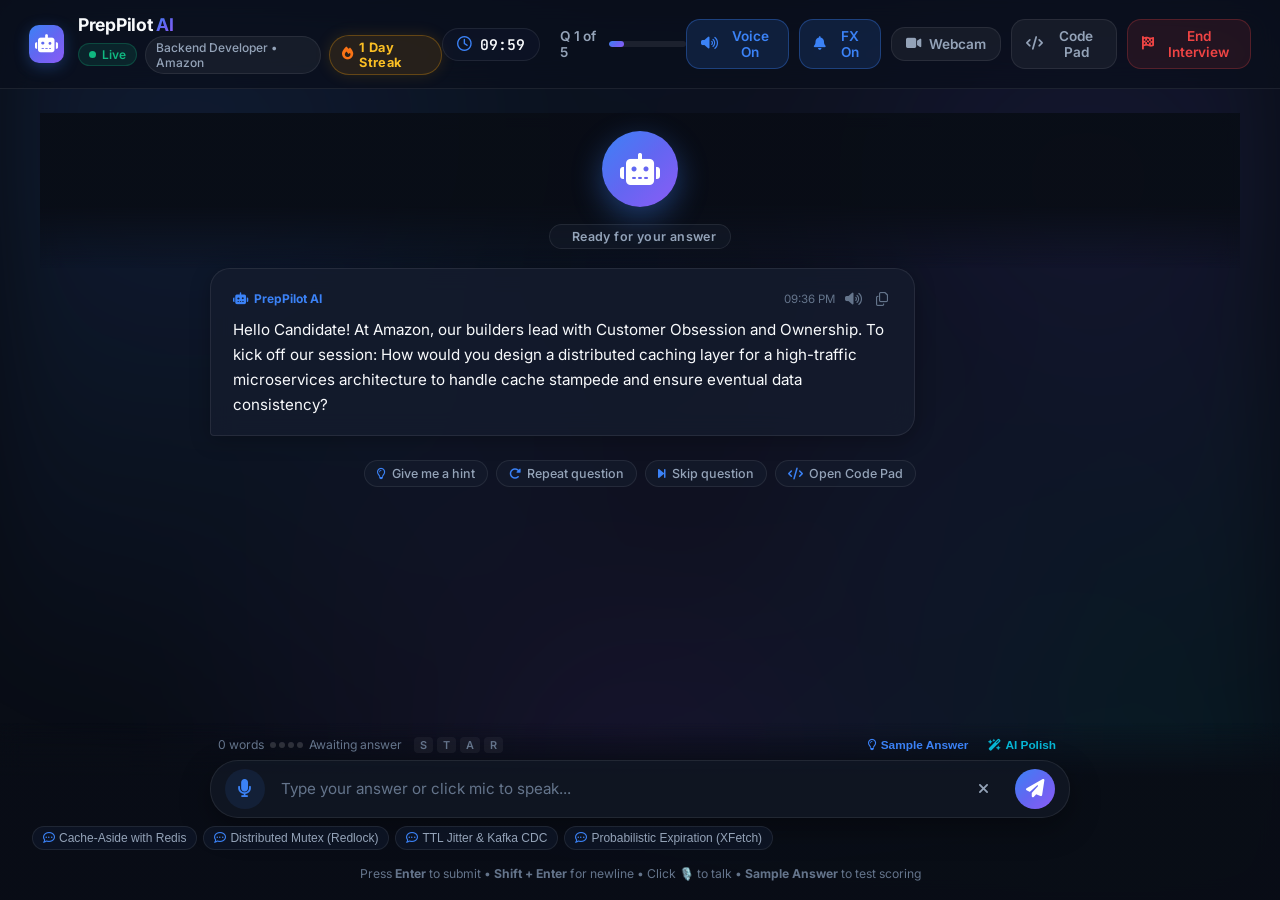
==== index.html @ c176aeb3 "feat: complete PrepPilot AI platform with 3-step pipeline, voice synthesis, and evaluation engine" ====
<!DOCTYPE html>
<html lang="en">
<head>
    <meta charset="UTF-8">
    <meta name="viewport" content="width=device-width, initial-scale=1.0">
    <title>PrepPilot AI | Live Interactive Interview</title>
    <link rel="stylesheet" href="style.css">
    <link rel="preconnect" href="https://fonts.googleapis.com">
    <link rel="preconnect" href="https://fonts.gstatic.com" crossorigin>
    <link href="https://fonts.googleapis.com/css2?family=Inter:wght@300;400;500;600;700;800&family=JetBrains+Mono:wght@400;500;600&display=swap" rel="stylesheet">
    <link rel="stylesheet" href="https://cdnjs.cloudflare.com/ajax/libs/font-awesome/6.4.0/css/all.min.css">
    <style>
        .live-mic-canvas {
            width: 100px;
            height: 24px;
            background: rgba(0, 0, 0, 0.3);
            border-radius: var(--radius-full);
            display: none;
        }
        .live-mic-canvas.active {
            display: block;
        }
        .voice-suggestion-chips {
            display: flex;
            gap: 6px;
            overflow-x: auto;
            padding: 4px 0 8px;
            margin-top: 4px;
        }
        .v-chip {
            background: rgba(15, 23, 42, 0.7);
            border: 1px solid var(--glass-border);
            border-radius: var(--radius-full);
            padding: 4px 10px;
            font-size: 0.75rem;
            color: var(--text-secondary);
            cursor: pointer;
            white-space: nowrap;
            transition: var(--transition);
            display: inline-flex;
            align-items: center;
            gap: 4px;
        }
        .v-chip:hover {
            background: rgba(59, 130, 246, 0.2);
            border-color: var(--accent-blue);
            color: var(--text-primary);
        }
    </style>
</head>
<body>
    <div class="animated-bg"></div>

    <div class="app-container">
        <!-- Top Navigation Bar -->
        <header class="top-bar">
            <div class="brand-section">
                <div class="logo-icon"><i class="fa-solid fa-robot"></i></div>
                <div class="brand-text">
                    <h1>PrepPilot <span>AI</span></h1>
                    <div class="session-badge-wrapper">
                        <span class="status-pill"><span class="status-dot"></span> Live</span>
                        <span class="meta-pill" id="header-meta-pill">Backend Developer • Amazon</span>
                        <div class="streak-badge" id="session-streak-badge" title="Daily Interview Practice Streak">
                            <i class="fa-solid fa-fire"></i> <span id="session-streak-text">1 Day Streak</span>
                        </div>
                    </div>
                </div>
            </div>

            <!-- Session Progress & Countdown Timer -->
            <div class="session-tracker">
                <div class="timer-box">
                    <i class="fa-regular fa-clock"></i>
                    <span id="session-timer">10:00</span>
                </div>
                <div class="question-counter">
                    <span id="question-progress-text">Q 1 of 5</span>
                    <div class="progress-track">
                        <div id="progress-bar-fill" class="progress-bar-fill" style="width: 20%;"></div>
                    </div>
                </div>
            </div>

            <!-- Action Controls -->
            <div class="header-actions">
                <button id="voice-toggle" class="header-btn active" title="Toggle AI voice synthesis reading">
                    <i class="fa-solid fa-volume-high"></i>
                    <span>Voice On</span>
                </button>
                <button id="soundfx-toggle" class="header-btn active" title="Toggle Sound Effects">
                    <i class="fa-solid fa-bell"></i>
                    <span>FX On</span>
                </button>
                <button id="cam-toggle" class="header-btn" title="Toggle Candidate Webcam">
                    <i class="fa-solid fa-video"></i>
                    <span>Webcam</span>
                </button>
                <button id="code-toggle" class="header-btn" title="Toggle Technical Code Pad">
                    <i class="fa-solid fa-code"></i>
                    <span>Code Pad</span>
                </button>
                <button id="end-interview-btn" class="header-btn end-interview-btn" title="Conclude interview & get evaluation report">
                    <i class="fa-solid fa-flag-checkered"></i>
                    <span>End Interview</span>
                </button>
            </div>
        </header>

        <!-- Main Stage -->
        <div class="main-stage-wrapper">
            <main class="interview-viewport" id="viewport">
                <!-- AI Avatar Sticky Stage -->
                <div class="avatar-section">
                    <div class="avatar-container" id="avatar-container">
                        <div class="pulse-ring"></div>
                        <div class="pulse-ring" style="animation-delay: 0.6s;"></div>
                        <div class="ai-avatar">
                            <i class="fa-solid fa-robot" id="avatar-icon"></i>
                        </div>
                    </div>
                    <div class="avatar-status-pill" id="ai-status-pill">
                        <i class="fa-solid fa-waveform-lines" id="status-icon"></i>
                        <span id="ai-status">Ready for your answer</span>
                    </div>
                </div>

                <!-- Chat History -->
                <div class="chat-container" id="chat-history">
                    <!-- Dynamic Messages Injected Here -->
                </div>

                <!-- Thinking Indicator (Properly Hidden by Default) -->
                <div id="ai-loading" class="message ai-message hidden">
                    <div class="bubble thinking">
                        <span></span><span></span><span></span>
                    </div>
                </div>

                <!-- Live Interim Speech Transcript Banner -->
                <div id="live-transcript-box" class="live-transcript-box">
                    <span class="rec-dot"></span>
                    <span style="font-weight: 600; color: var(--text-primary);" id="mic-label-status">Microphone:</span>
                    <span id="live-transcript-text" style="font-style: italic;">Listening to your voice... Speak aloud or select suggestion below</span>
                </div>

                <!-- Quick Action Chips -->
                <div class="quick-chips-wrapper" id="quick-chips">
                    <button type="button" class="chip-btn" id="chip-hint">
                        <i class="fa-regular fa-lightbulb"></i> Give me a hint
                    </button>
                    <button type="button" class="chip-btn" id="chip-repeat">
                        <i class="fa-solid fa-rotate-right"></i> Repeat question
                    </button>
                    <button type="button" class="chip-btn" id="chip-skip">
                        <i class="fa-solid fa-forward-step"></i> Skip question
                    </button>
                    <button type="button" class="chip-btn" id="chip-codepad">
                        <i class="fa-solid fa-code"></i> Open Code Pad
                    </button>
                </div>
            </main>

            <!-- Floating Candidate Webcam PiP Box -->
            <div id="candidate-pip" class="candidate-pip-widget">
                <div class="pip-header">
                    <span class="pip-badge"><i class="fa-solid fa-circle" style="color: var(--success); font-size: 6px;"></i> Candidate Feed</span>
                    <button type="button" id="close-pip-btn" class="pip-close-btn"><i class="fa-solid fa-xmark"></i></button>
                </div>
                <video id="pip-video" autoplay playsinline muted></video>
                <div class="pip-mic-level">
                    <div id="pip-mic-fill" class="pip-mic-fill"></div>
                </div>
            </div>

            <!-- Collapsible Code / Scratchpad Drawer -->
            <aside id="code-drawer" class="code-drawer collapsed">
                <div class="drawer-header">
                    <div class="drawer-title">
                        <i class="fa-solid fa-code"></i>
                        <span>Technical Code Pad</span>
                    </div>
                    <div style="display: flex; align-items: center; gap: 8px;">
                        <select id="code-language" class="form-control" style="padding: 4px 8px; font-size: 0.75rem; width: auto;">
                            <option value="javascript">JavaScript</option>
                            <option value="python">Python</option>
                            <option value="java">Java</option>
                            <option value="cpp">C++</option>
                            <option value="sql">SQL</option>
                        </select>
                        <button type="button" id="close-code-btn" class="msg-action-btn"><i class="fa-solid fa-xmark"></i></button>
                    </div>
                </div>
                <div class="code-editor-area">
                    <textarea id="code-input" class="code-textarea" placeholder="// Write your algorithm or code snippet here...&#10;function solution(input) {&#10;    // Implement logic&#10;    return true;&#10;}"></textarea>
                    <div class="code-actions">
                        <button type="button" id="insert-code-btn" class="code-btn submit-code">
                            <i class="fa-solid fa-arrow-down-to-bracket"></i> Add to Response
                        </button>
                        <button type="button" id="clear-code-btn" class="code-btn">
                            <i class="fa-regular fa-trash-can"></i> Clear
                        </button>
                    </div>
                </div>
            </aside>
        </div>

        <!-- Input Bar Area & Live Answer Quality Coach -->
        <footer class="input-area">
            <!-- Live Answer Quality Coach & STAR Tracker -->
            <div class="answer-coach-bar">
                <div class="coach-left">
                    <div class="quality-meter">
                        <span id="coach-word-count">0 words</span>
                        <div class="quality-dots">
                            <span class="q-dot" id="q-dot-1"></span>
                            <span class="q-dot" id="q-dot-2"></span>
                            <span class="q-dot" id="q-dot-3"></span>
                            <span class="q-dot" id="q-dot-4"></span>
                        </div>
                        <span id="coach-quality-label" style="color: var(--text-dim);">Awaiting answer</span>
                    </div>
                    <div class="star-badges-live" title="STAR Method Tracking">
                        <span class="star-tag" id="star-s">S</span>
                        <span class="star-tag" id="star-t">T</span>
                        <span class="star-tag" id="star-a">A</span>
                        <span class="star-tag" id="star-r">R</span>
                    </div>
                </div>
                <div style="display: flex; gap: 8px;">
                    <button type="button" id="sample-answer-btn" class="polish-btn" style="color: var(--accent-blue);" title="Auto-fill a sample technical response for testing">
                        <i class="fa-regular fa-lightbulb"></i> Sample Answer
                    </button>
                    <button type="button" id="polish-answer-btn" class="polish-btn" title="Structure your answer using STAR framework">
                        <i class="fa-solid fa-wand-magic-sparkles"></i> AI Polish
                    </button>
                </div>
            </div>

            <div class="input-wrapper">
                <button type="button" id="mic-btn" class="icon-btn mic-btn" title="Click to Speak (Microphone Input)">
                    <i class="fa-solid fa-microphone"></i>
                </button>
                <canvas id="live-input-canvas" class="live-mic-canvas" width="100" height="24"></canvas>
                <textarea id="user-input" placeholder="Type your answer or click mic to speak..." rows="1"></textarea>
                <button type="button" id="clear-text-btn" class="icon-btn" title="Clear Text" style="font-size: 0.95rem;">
                    <i class="fa-solid fa-xmark"></i>
                </button>
                <button type="button" id="send-btn" class="icon-btn send-btn" title="Submit Answer (Enter)">
                    <i class="fa-solid fa-paper-plane"></i>
                </button>
            </div>

            <!-- Dynamic Voice / Concept Suggestions Chips for the active question -->
            <div class="voice-suggestion-chips" id="voice-suggestion-chips">
                <!-- Dynamically updated per question -->
            </div>

            <p class="helper-text">
                Press <strong>Enter</strong> to submit • <strong>Shift + Enter</strong> for newline • Click 🎙️ to talk • <strong>Sample Answer</strong> to test scoring
            </p>
        </footer>
    </div>

    <!-- Confirmation Modal: End Interview -->
    <div id="confirm-modal" class="confirm-modal-overlay">
        <div class="confirm-modal-card">
            <i class="fa-solid fa-circle-question" style="font-size: 2.2rem; color: var(--warning); margin-bottom: 0.8rem;"></i>
            <h3>Finish Interview Session?</h3>
            <p>Are you sure you want to conclude the interview? PrepPilot AI will analyze your submitted answers and generate your full evaluation report.</p>
            <div class="confirm-actions">
                <button type="button" id="cancel-end-btn" class="btn-secondary">Continue Session</button>
                <button type="button" id="confirm-end-btn" class="primary-btn" style="margin-top: 0; width: auto; padding: 10px 20px;">Generate Report</button>
            </div>
        </div>
    </div>

    <!-- Comprehensive Evaluation & Assessment Report Overlay -->
    <div id="report-page" class="report-overlay">
        <div class="container">
            <div class="report-card">
                <div class="report-header">
                    <h2>PrepPilot AI • <span>Evaluation Report</span></h2>
                    <div class="report-candidate-meta">
                        <span id="rep-name" style="font-weight: 700; color: var(--text-primary);">Candidate Name</span>
                        <span>•</span>
                        <span id="rep-role-company">Backend Developer @ Amazon</span>
                        <span>•</span>
                        <span id="rep-date">September 13, 2026</span>
                        <span>•</span>
                        <span id="rep-verdict" class="verdict-badge hire"><i class="fa-solid fa-check-circle"></i> Strong Hire</span>
                        <span>•</span>
                        <span class="growth-pill" id="rep-streak-pill">🔥 1 Day Practice Streak</span>
                    </div>
                </div>

                <!-- Key Metric Scorecards -->
                <div class="report-grid">
                    <div class="score-card">
                        <span class="score-val" id="res-overall">0</span>
                        <label>Overall Score</label>
                    </div>
                    <div class="score-card">
                        <span class="score-val" id="res-tech">0</span>
                        <label>Technical Depth</label>
                    </div>
                    <div class="score-card">
                        <span class="score-val" id="res-comm">0</span>
                        <label>Communication</label>
                    </div>
                    <div class="score-card">
                        <span class="score-val" id="res-conf">0</span>
                        <label>Confidence & STAR</label>
                    </div>
                </div>

                <!-- AI Executive Summary & Feedback -->
                <div class="feedback-section">
                    <h3><i class="fa-solid fa-sparkles"></i> AI Performance Assessment</h3>
                    <p id="res-feedback" class="feedback-summary">
                        No responses submitted.
                    </p>

                    <div class="insights-grid">
                        <div class="insight-box strengths">
                            <h4><i class="fa-solid fa-circle-check"></i> Key Strengths</h4>
                            <ul id="res-strengths">
                                <li>N/A</li>
                            </ul>
                        </div>

                        <div class="insight-box improvements">
                            <h4><i class="fa-solid fa-arrow-trend-up"></i> Areas for Growth</h4>
                            <ul id="res-improvements">
                                <li>N/A</li>
                            </ul>
                        </div>
                    </div>
                </div>

                <!-- Detailed Question-by-Question Transcript & Review -->
                <div class="qa-review-section">
                    <h3><i class="fa-solid fa-list-check" style="color: var(--accent-blue);"></i> Question-by-Question Review</h3>
                    <div id="qa-review-list">
                        <!-- Dynamic QA Accordions Injected Here -->
                    </div>
                </div>

                <!-- Actions -->
                <div class="report-actions">
                    <button type="button" class="btn-secondary" id="restart-interview-btn">
                        <i class="fa-solid fa-rotate-left"></i> New Interview
                    </button>
                    <button type="button" class="btn-secondary" id="copy-summary-btn">
                        <i class="fa-regular fa-copy"></i> Copy Summary
                    </button>
                    <button type="button" class="primary-btn" id="print-pdf-btn" style="margin-top: 0; width: auto;">
                        <i class="fa-solid fa-file-arrow-down"></i> Download / Print PDF
                    </button>
                </div>
            </div>
        </div>
    </div>

    <!-- Toast Notifications Container -->
    <div class="toast-container" id="toast-container"></div>

    <script src="voice-engine.js"></script>
    <script src="script.js"></script>
</body>
</html>
---- style.css ----
@import url('https://fonts.googleapis.com/css2?family=Inter:wght@300;400;500;600;700;800&family=JetBrains+Mono:wght@400;500;600&display=swap');

:root {
    --bg-dark: #090d16;
    --bg-darker: #05070c;
    --surface-1: rgba(18, 24, 38, 0.75);
    --surface-2: rgba(30, 41, 59, 0.65);
    --surface-3: rgba(51, 65, 85, 0.55);
    --glass-border: rgba(255, 255, 255, 0.08);
    --glass-border-hover: rgba(255, 255, 255, 0.2);
    
    --accent-blue: #3b82f6;
    --accent-blue-glow: rgba(59, 130, 246, 0.35);
    --accent-cyan: #06b6d4;
    --accent-indigo: #6366f1;
    --accent-purple: #8b5cf6;
    --accent-orange: #f97316;
    --accent-gradient: linear-gradient(135deg, #3b82f6 0%, #6366f1 50%, #8b5cf6 100%);
    --fire-gradient: linear-gradient(135deg, #f59e0b 0%, #ef4444 100%);
    
    --text-primary: #f8fafc;
    --text-secondary: #94a3b8;
    --text-dim: #64748b;
    --text-highlight: #38bdf8;
    
    --ai-bubble: rgba(20, 28, 45, 0.85);
    --user-bubble: linear-gradient(135deg, #2563eb, #4f46e5);
    
    --danger: #ef4444;
    --danger-bg: rgba(239, 68, 68, 0.12);
    --warning: #f59e0b;
    --warning-bg: rgba(245, 158, 11, 0.12);
    --success: #10b981;
    --success-bg: rgba(16, 185, 129, 0.12);
    
    --radius-sm: 8px;
    --radius-md: 14px;
    --radius-lg: 20px;
    --radius-xl: 28px;
    --radius-full: 9999px;
    
    --transition: all 0.25s cubic-bezier(0.4, 0, 0.2, 1);
    --shadow-subtle: 0 4px 20px rgba(0, 0, 0, 0.25);
    --shadow-elevated: 0 12px 40px rgba(0, 0, 0, 0.45);
    --shadow-glow: 0 0 30px rgba(59, 130, 246, 0.25);
}

/* --- Base & Reset --- */
* {
    margin: 0;
    padding: 0;
    box-sizing: border-box;
}

html, body {
    height: 100%;
    width: 100%;
    font-family: 'Inter', -apple-system, BlinkMacSystemFont, 'Segoe UI', Roboto, sans-serif;
    background-color: var(--bg-dark);
    color: var(--text-primary);
    overflow-x: hidden;
    -webkit-font-smoothing: antialiased;
}

.hidden {
    display: none !important;
}

/* --- Dynamic Background Ambient Light --- */
.animated-bg {
    position: fixed;
    top: 0;
    left: 0;
    width: 100vw;
    height: 100vh;
    pointer-events: none;
    z-index: 0;
    background: 
        radial-gradient(circle at 15% 15%, rgba(59, 130, 246, 0.12) 0%, transparent 45%),
        radial-gradient(circle at 85% 20%, rgba(99, 102, 241, 0.12) 0%, transparent 40%),
        radial-gradient(circle at 50% 85%, rgba(139, 92, 246, 0.1) 0%, transparent 50%),
        radial-gradient(circle at 90% 85%, rgba(6, 182, 212, 0.08) 0%, transparent 35%);
    filter: blur(40px);
    animation: bgFloat 18s ease-in-out infinite alternate;
}

@keyframes bgFloat {
    0% { transform: scale(1) translateY(0); }
    50% { transform: scale(1.05) translateY(-15px); }
    100% { transform: scale(1.02) translateY(10px); }
}

/* --- Global Utilities & Cards --- */
.glass-card {
    background: var(--surface-1);
    backdrop-filter: blur(18px);
    -webkit-backdrop-filter: blur(18px);
    border: 1px solid var(--glass-border);
    border-radius: var(--radius-lg);
    box-shadow: var(--shadow-subtle);
    transition: var(--transition);
}

.glass-card:hover {
    border-color: var(--glass-border-hover);
}

.container {
    width: 92%;
    max-width: 1200px;
    margin: 0 auto;
    position: relative;
    z-index: 1;
}

/* --- Scrollbar Customization --- */
::-webkit-scrollbar {
    width: 7px;
    height: 7px;
}

::-webkit-scrollbar-track {
    background: rgba(0, 0, 0, 0.15);
}

::-webkit-scrollbar-thumb {
    background: rgba(255, 255, 255, 0.15);
    border-radius: 10px;
}

::-webkit-scrollbar-thumb:hover {
    background: rgba(255, 255, 255, 0.28);
}

/* ==========================================================================
   STREAK & IMPROVEMENT BADGES
   ========================================================================== */
.streak-badge {
    display: inline-flex;
    align-items: center;
    gap: 6px;
    padding: 4px 12px;
    background: rgba(245, 158, 11, 0.12);
    border: 1px solid rgba(245, 158, 11, 0.3);
    border-radius: var(--radius-full);
    color: #fbbf24;
    font-size: 0.8rem;
    font-weight: 700;
    letter-spacing: 0.3px;
    box-shadow: 0 0 15px rgba(245, 158, 11, 0.15);
    cursor: pointer;
    transition: var(--transition);
}

.streak-badge:hover {
    background: rgba(245, 158, 11, 0.2);
    transform: translateY(-1px);
}

.streak-badge i {
    color: #f97316;
    animation: flamePulse 1.5s infinite alternate;
}

@keyframes flamePulse {
    0% { transform: scale(1); filter: drop-shadow(0 0 2px #f97316); }
    100% { transform: scale(1.2); filter: drop-shadow(0 0 6px #ef4444); }
}

.growth-pill {
    display: inline-flex;
    align-items: center;
    gap: 4px;
    padding: 2px 8px;
    border-radius: var(--radius-full);
    font-size: 0.72rem;
    font-weight: 700;
    background: rgba(16, 185, 129, 0.15);
    color: var(--success);
    border: 1px solid rgba(16, 185, 129, 0.3);
}

/* ==========================================================================
   SETUP PAGE STYLING
   ========================================================================== */
.setup-page-wrapper {
    min-height: 100vh;
    display: flex;
    flex-direction: column;
    justify-content: center;
    align-items: center;
    padding: 2.5rem 1rem;
    position: relative;
    z-index: 1;
}

.setup-header {
    text-align: center;
    margin-bottom: 2rem;
    max-width: 760px;
}

.header-badges-row {
    display: flex;
    align-items: center;
    justify-content: center;
    gap: 10px;
    margin-bottom: 1rem;
    flex-wrap: wrap;
}

.brand-badge {
    display: inline-flex;
    align-items: center;
    gap: 8px;
    padding: 6px 14px;
    background: rgba(59, 130, 246, 0.12);
    border: 1px solid rgba(59, 130, 246, 0.25);
    border-radius: var(--radius-full);
    font-size: 0.82rem;
    font-weight: 600;
    color: var(--accent-blue);
    letter-spacing: 0.5px;
}

.setup-header h1 {
    font-size: 2.4rem;
    font-weight: 800;
    letter-spacing: -0.8px;
    line-height: 1.2;
    margin-bottom: 0.75rem;
    color: var(--text-primary);
}

.setup-header h1 span {
    background: var(--accent-gradient);
    -webkit-background-clip: text;
    -webkit-text-fill-color: transparent;
}

.setup-header p {
    color: var(--text-secondary);
    font-size: 1.02rem;
    line-height: 1.5;
}

.setup-grid {
    display: grid;
    grid-template-columns: 1.25fr 0.95fr;
    gap: 2rem;
    width: 100%;
    max-width: 1150px;
}

.setup-main-card, .setup-preview-card {
    padding: 2.2rem;
}

.section-title {
    font-size: 1.15rem;
    font-weight: 700;
    margin-bottom: 1.25rem;
    display: flex;
    align-items: center;
    gap: 10px;
    color: var(--text-primary);
}

.section-title i {
    color: var(--accent-blue);
    font-size: 1.1rem;
}

.form-row {
    display: grid;
    grid-template-columns: 1fr 1fr;
    gap: 1.25rem;
    margin-bottom: 1.25rem;
}

.form-group {
    display: flex;
    flex-direction: column;
    gap: 6px;
    margin-bottom: 1.25rem;
}

.form-group label {
    font-size: 0.85rem;
    font-weight: 600;
    color: var(--text-secondary);
    display: flex;
    justify-content: space-between;
    align-items: center;
}

.form-control {
    width: 100%;
    background: rgba(12, 17, 29, 0.7);
    border: 1px solid var(--glass-border);
    border-radius: var(--radius-md);
    padding: 12px 14px;
    font-family: inherit;
    font-size: 0.92rem;
    color: var(--text-primary);
    outline: none;
    transition: var(--transition);
}

.form-control:focus {
    border-color: var(--accent-blue);
    background: rgba(15, 23, 42, 0.95);
    box-shadow: 0 0 0 3px rgba(59, 130, 246, 0.18);
}

select.form-control {
    cursor: pointer;
    background-image: url("data:image/svg+xml,%3Csvg xmlns='http://www.w3.org/2000/svg' fill='none' viewBox='0 0 24 24' stroke='%2394a3b8'%3E%3Cpath stroke-linecap='round' stroke-linejoin='round' stroke-width='2' d='M19 9l-7 7-7-7'%3E%3C/path%3E%3C/svg%3E");
    background-repeat: no-repeat;
    background-position: right 12px center;
    background-size: 16px;
    padding-right: 36px;
    appearance: none;
}

select.form-control option {
    background: #0f172a;
    color: #f8fafc;
}

.custom-input-group {
    margin-top: 8px;
    display: none;
    animation: fadeIn 0.3s ease;
}

.custom-input-group.visible {
    display: block;
}

@keyframes fadeIn {
    from { opacity: 0; transform: translateY(-4px); }
    to { opacity: 1; transform: translateY(0); }
}

/* --- Hardware Pre-Flight Check --- */
.hardware-check-box {
    background: rgba(15, 23, 42, 0.5);
    border: 1px solid var(--glass-border);
    border-radius: var(--radius-md);
    padding: 1.25rem;
    margin-bottom: 1.25rem;
}

.hw-item {
    display: flex;
    align-items: center;
    justify-content: space-between;
    padding: 0.75rem 0;
    border-bottom: 1px solid rgba(255, 255, 255, 0.05);
}

.hw-item:last-child {
    border-bottom: none;
    padding-bottom: 0;
}

.hw-info {
    display: flex;
    align-items: center;
    gap: 12px;
}

.hw-icon {
    width: 36px;
    height: 36px;
    border-radius: 10px;
    background: rgba(59, 130, 246, 0.1);
    color: var(--accent-blue);
    display: flex;
    align-items: center;
    justify-content: center;
    font-size: 1rem;
}

.hw-details h4 {
    font-size: 0.9rem;
    font-weight: 600;
}

.hw-details p {
    font-size: 0.75rem;
    color: var(--text-dim);
}

.btn-pill {
    padding: 6px 14px;
    border-radius: var(--radius-full);
    font-size: 0.8rem;
    font-weight: 600;
    cursor: pointer;
    border: 1px solid var(--glass-border);
    background: rgba(255, 255, 255, 0.05);
    color: var(--text-primary);
    transition: var(--transition);
    display: inline-flex;
    align-items: center;
    gap: 6px;
}

.btn-pill:hover {
    background: rgba(255, 255, 255, 0.12);
    border-color: rgba(255, 255, 255, 0.2);
}

.btn-pill.active {
    background: rgba(16, 185, 129, 0.15);
    color: var(--success);
    border-color: rgba(16, 185, 129, 0.3);
}

/* Audio visualizer bar during test */
.mic-meter-wrapper {
    margin-top: 10px;
    display: none;
}

.mic-meter-bar {
    width: 100%;
    height: 6px;
    background: rgba(255, 255, 255, 0.08);
    border-radius: 4px;
    overflow: hidden;
}

.mic-meter-fill {
    height: 100%;
    width: 0%;
    background: linear-gradient(90deg, #10b981, #3b82f6, #8b5cf6);
    transition: width 0.08s ease;
    border-radius: 4px;
}

/* Preview Camera Feed Container */
.preview-video-container {
    width: 100%;
    height: 150px;
    background: #020617;
    border-radius: var(--radius-md);
    overflow: hidden;
    position: relative;
    margin-top: 10px;
    display: none;
    border: 1px solid var(--glass-border);
}

.preview-video-container video {
    width: 100%;
    height: 100%;
    object-fit: cover;
    transform: scaleX(-1);
}

.preview-video-overlay {
    position: absolute;
    bottom: 8px;
    left: 8px;
    font-size: 0.72rem;
    background: rgba(0, 0, 0, 0.6);
    padding: 2px 8px;
    border-radius: 4px;
    color: var(--text-secondary);
}

/* Live Session Summary Badge */
.summary-card {
    background: linear-gradient(145deg, rgba(30, 41, 59, 0.6), rgba(15, 23, 42, 0.7));
    border: 1px solid var(--glass-border);
    border-radius: var(--radius-md);
    padding: 1.25rem;
    margin-top: 1.25rem;
}

.summary-row {
    display: flex;
    justify-content: space-between;
    margin-bottom: 8px;
    font-size: 0.85rem;
}

.summary-row:last-child {
    margin-bottom: 0;
}

.summary-label {
    color: var(--text-dim);
}

.summary-value {
    font-weight: 600;
    color: var(--text-primary);
}

/* Past Sessions Mini List */
.past-sessions-box {
    margin-top: 1.25rem;
    padding: 1rem;
    background: rgba(15, 23, 42, 0.4);
    border: 1px solid var(--glass-border);
    border-radius: var(--radius-md);
}

.past-sessions-box h4 {
    font-size: 0.85rem;
    font-weight: 600;
    color: var(--text-secondary);
    margin-bottom: 8px;
    display: flex;
    justify-content: space-between;
    align-items: center;
}

.past-list {
    display: flex;
    flex-direction: column;
    gap: 6px;
    font-size: 0.78rem;
    color: var(--text-dim);
}

.past-item {
    display: flex;
    justify-content: space-between;
    padding: 4px 8px;
    border-radius: 6px;
    background: rgba(255, 255, 255, 0.02);
}

/* Action Buttons */
.primary-btn {
    width: 100%;
    padding: 14px 24px;
    background: var(--accent-gradient);
    border: none;
    border-radius: var(--radius-md);
    font-family: inherit;
    font-size: 1rem;
    font-weight: 600;
    color: white;
    cursor: pointer;
    display: flex;
    align-items: center;
    justify-content: center;
    gap: 10px;
    transition: var(--transition);
    box-shadow: 0 8px 25px rgba(59, 130, 246, 0.35);
    margin-top: 1.5rem;
}

.primary-btn:hover {
    transform: translateY(-2px);
    box-shadow: 0 12px 30px rgba(59, 130, 246, 0.45);
    filter: brightness(1.1);
}

.primary-btn:active {
    transform: translateY(0);
}

/* ==========================================================================
   LIVE INTERVIEW SESSION PAGE (`index.html`)
   ========================================================================== */
.app-container {
    display: flex;
    flex-direction: column;
    height: 100vh;
    max-width: 1440px;
    margin: 0 auto;
    position: relative;
    z-index: 1;
    overflow: hidden;
}

/* --- Top Navigation Bar --- */
.top-bar {
    display: flex;
    justify-content: space-between;
    align-items: center;
    padding: 0.85rem 1.8rem;
    background: rgba(10, 15, 28, 0.75);
    backdrop-filter: blur(16px);
    -webkit-backdrop-filter: blur(16px);
    border-bottom: 1px solid var(--glass-border);
    z-index: 10;
}

.brand-section {
    display: flex;
    align-items: center;
    gap: 14px;
}

.logo-icon {
    width: 38px;
    height: 38px;
    background: var(--accent-gradient);
    border-radius: 10px;
    display: flex;
    align-items: center;
    justify-content: center;
    color: white;
    font-size: 1.15rem;
    box-shadow: 0 4px 15px rgba(59, 130, 246, 0.3);
}

.brand-text h1 {
    font-size: 1.1rem;
    font-weight: 700;
    letter-spacing: -0.3px;
    line-height: 1.2;
}

.brand-text h1 span {
    background: var(--accent-gradient);
    -webkit-background-clip: text;
    -webkit-text-fill-color: transparent;
}

.session-badge-wrapper {
    display: flex;
    align-items: center;
    gap: 8px;
    font-size: 0.75rem;
}

.status-pill {
    display: inline-flex;
    align-items: center;
    gap: 6px;
    padding: 3px 10px;
    background: rgba(16, 185, 129, 0.12);
    border: 1px solid rgba(16, 185, 129, 0.25);
    border-radius: var(--radius-full);
    color: var(--success);
    font-weight: 600;
}

.status-dot {
    width: 7px;
    height: 7px;
    background: var(--success);
    border-radius: 50%;
    animation: pulseDot 2s infinite;
}

@keyframes pulseDot {
    0%, 100% { opacity: 1; transform: scale(1); }
    50% { opacity: 0.4; transform: scale(0.8); }
}

.meta-pill {
    padding: 3px 10px;
    background: rgba(255, 255, 255, 0.05);
    border: 1px solid var(--glass-border);
    border-radius: var(--radius-full);
    color: var(--text-secondary);
    font-weight: 500;
}

/* Center Session Progress & Timer */
.session-tracker {
    display: flex;
    align-items: center;
    gap: 20px;
}

.timer-box {
    display: flex;
    align-items: center;
    gap: 8px;
    background: rgba(15, 23, 42, 0.6);
    border: 1px solid var(--glass-border);
    padding: 6px 14px;
    border-radius: var(--radius-full);
    font-family: 'JetBrains Mono', monospace;
    font-size: 0.92rem;
    font-weight: 600;
    color: var(--text-primary);
}

.timer-box i {
    color: var(--accent-blue);
}

.question-counter {
    display: flex;
    align-items: center;
    gap: 8px;
    font-size: 0.85rem;
    font-weight: 600;
    color: var(--text-secondary);
}

.progress-track {
    width: 90px;
    height: 6px;
    background: rgba(255, 255, 255, 0.08);
    border-radius: 3px;
    overflow: hidden;
}

.progress-bar-fill {
    height: 100%;
    width: 20%;
    background: var(--accent-gradient);
    border-radius: 3px;
    transition: width 0.4s ease;
}

/* Header Control Buttons */
.header-actions {
    display: flex;
    align-items: center;
    gap: 10px;
}

.header-btn {
    padding: 8px 14px;
    border-radius: var(--radius-md);
    font-family: inherit;
    font-size: 0.85rem;
    font-weight: 600;
    cursor: pointer;
    border: 1px solid var(--glass-border);
    background: rgba(255, 255, 255, 0.05);
    color: var(--text-secondary);
    transition: var(--transition);
    display: inline-flex;
    align-items: center;
    gap: 8px;
}

.header-btn:hover {
    background: rgba(255, 255, 255, 0.1);
    color: var(--text-primary);
    border-color: var(--glass-border-hover);
}

.header-btn.active {
    background: rgba(59, 130, 246, 0.15);
    color: var(--accent-blue);
    border-color: rgba(59, 130, 246, 0.35);
}

.end-interview-btn {
    background: rgba(239, 68, 68, 0.1);
    color: var(--danger);
    border-color: rgba(239, 68, 68, 0.25);
}

.end-interview-btn:hover {
    background: var(--danger);
    color: white;
    box-shadow: 0 4px 15px rgba(239, 68, 68, 0.35);
}

/* --- Main Layout Grid (Stage + Optional Scratchpad Drawer) --- */
.main-stage-wrapper {
    flex: 1;
    display: flex;
    position: relative;
    overflow: hidden;
}

.interview-viewport {
    flex: 1;
    display: flex;
    flex-direction: column;
    padding: 1.5rem 2.5rem 1rem;
    overflow-y: auto;
    scroll-behavior: smooth;
    position: relative;
}

/* --- Dynamic AI Avatar Stage --- */
.avatar-section {
    display: flex;
    flex-direction: column;
    align-items: center;
    justify-content: center;
    padding: 0.8rem 0 1.2rem;
    position: sticky;
    top: 0;
    z-index: 5;
    background: linear-gradient(180deg, rgba(9, 13, 22, 0.95) 60%, rgba(9, 13, 22, 0) 100%);
    backdrop-filter: blur(8px);
}

.avatar-container {
    position: relative;
    width: 86px;
    height: 86px;
    margin-bottom: 0.75rem;
    display: flex;
    align-items: center;
    justify-content: center;
}

.ai-avatar {
    width: 76px;
    height: 76px;
    background: var(--accent-gradient);
    border-radius: 50%;
    display: flex;
    align-items: center;
    justify-content: center;
    font-size: 2rem;
    color: white;
    z-index: 2;
    position: relative;
    box-shadow: 0 10px 30px rgba(59, 130, 246, 0.4);
    transition: transform 0.3s ease;
}

.avatar-container.speaking .ai-avatar {
    animation: avatarPulse 1.2s infinite alternate;
}

@keyframes avatarPulse {
    0% { transform: scale(1); box-shadow: 0 10px 25px rgba(59, 130, 246, 0.4); }
    100% { transform: scale(1.08); box-shadow: 0 15px 45px rgba(99, 102, 241, 0.6); }
}

.pulse-ring {
    position: absolute;
    top: 0;
    left: 0;
    width: 100%;
    height: 100%;
    border: 2px solid var(--accent-blue);
    border-radius: 50%;
    opacity: 0;
    pointer-events: none;
}

.avatar-container.speaking .pulse-ring,
.avatar-container.listening .pulse-ring {
    animation: waveRings 2s infinite ease-out;
}

@keyframes waveRings {
    0% { transform: scale(0.85); opacity: 0.8; }
    50% { opacity: 0.4; }
    100% { transform: scale(1.6); opacity: 0; }
}

.avatar-status-pill {
    display: inline-flex;
    align-items: center;
    gap: 8px;
    background: rgba(18, 24, 38, 0.8);
    border: 1px solid var(--glass-border);
    padding: 4px 14px;
    border-radius: var(--radius-full);
    font-size: 0.78rem;
    font-weight: 600;
    color: var(--text-secondary);
    letter-spacing: 0.4px;
}

.avatar-status-pill i {
    font-size: 0.75rem;
    color: var(--accent-blue);
}

/* Floating Candidate Webcam PiP Box */
.candidate-pip-widget {
    position: absolute;
    bottom: 24px;
    right: 24px;
    width: 200px;
    height: 130px;
    background: #020617;
    border: 1px solid var(--glass-border);
    border-radius: var(--radius-md);
    overflow: hidden;
    box-shadow: var(--shadow-elevated);
    z-index: 8;
    transition: var(--transition);
    display: none;
}

.candidate-pip-widget.visible {
    display: block;
}

.candidate-pip-widget video {
    width: 100%;
    height: 100%;
    object-fit: cover;
    transform: scaleX(-1);
}

.pip-header {
    position: absolute;
    top: 6px;
    left: 6px;
    right: 6px;
    display: flex;
    justify-content: space-between;
    align-items: center;
    z-index: 2;
}

.pip-badge {
    background: rgba(0, 0, 0, 0.6);
    backdrop-filter: blur(4px);
    padding: 2px 6px;
    border-radius: 4px;
    font-size: 0.68rem;
    font-weight: 600;
    color: #fff;
    display: flex;
    align-items: center;
    gap: 4px;
}

.pip-close-btn {
    background: rgba(0, 0, 0, 0.6);
    border: none;
    color: #cbd5e1;
    width: 18px;
    height: 18px;
    border-radius: 50%;
    cursor: pointer;
    font-size: 0.65rem;
    display: flex;
    align-items: center;
    justify-content: center;
}

.pip-mic-level {
    position: absolute;
    bottom: 0;
    left: 0;
    width: 100%;
    height: 4px;
    background: rgba(255, 255, 255, 0.1);
}

.pip-mic-fill {
    height: 100%;
    width: 0%;
    background: var(--success);
    transition: width 0.05s ease;
}

/* --- Chat Container & Messages --- */
.chat-container {
    display: flex;
    flex-direction: column;
    gap: 20px;
    max-width: 860px;
    margin: 0 auto 1.5rem;
    width: 100%;
}

.message {
    display: flex;
    width: 100%;
    animation: messageSlide 0.35s cubic-bezier(0.2, 0.8, 0.2, 1);
    position: relative;
}

@keyframes messageSlide {
    from { opacity: 0; transform: translateY(16px); }
    to { opacity: 1; transform: translateY(0); }
}

.ai-message {
    justify-content: flex-start;
}

.user-message {
    justify-content: flex-end;
}

.bubble {
    max-width: 82%;
    padding: 1.15rem 1.4rem;
    border-radius: var(--radius-lg);
    line-height: 1.65;
    font-size: 0.95rem;
    box-shadow: 0 4px 20px rgba(0, 0, 0, 0.25);
    position: relative;
    word-break: break-word;
}

.ai-message .bubble {
    background: var(--ai-bubble);
    color: var(--text-primary);
    border: 1px solid var(--glass-border);
    border-bottom-left-radius: 4px;
    backdrop-filter: blur(12px);
}

.user-message .bubble {
    background: var(--user-bubble);
    color: white;
    border-bottom-right-radius: 4px;
    font-weight: 450;
    box-shadow: 0 4px 20px rgba(37, 99, 235, 0.3);
}

.bubble-meta {
    display: flex;
    align-items: center;
    justify-content: space-between;
    margin-bottom: 6px;
    font-size: 0.75rem;
    color: var(--text-dim);
}

.user-message .bubble-meta {
    color: rgba(255, 255, 255, 0.75);
    justify-content: flex-end;
    gap: 8px;
}

.sender-tag {
    font-weight: 700;
    display: flex;
    align-items: center;
    gap: 6px;
    color: var(--accent-blue);
}

.user-message .sender-tag {
    color: #fff;
}

.bubble-actions {
    display: flex;
    align-items: center;
    gap: 6px;
}

.msg-action-btn {
    background: transparent;
    border: none;
    color: var(--text-dim);
    cursor: pointer;
    font-size: 0.85rem;
    padding: 4px;
    border-radius: 4px;
    transition: var(--transition);
}

.msg-action-btn:hover {
    color: var(--accent-blue);
    background: rgba(255, 255, 255, 0.05);
}

.bubble-content p {
    margin-bottom: 0.6rem;
}

.bubble-content p:last-child {
    margin-bottom: 0;
}

.bubble-content code {
    background: rgba(0, 0, 0, 0.4);
    padding: 2px 6px;
    border-radius: 4px;
    font-family: 'JetBrains Mono', monospace;
    font-size: 0.88rem;
    color: var(--text-highlight);
}

.bubble-content pre {
    background: #020617;
    border: 1px solid var(--glass-border);
    padding: 12px;
    border-radius: var(--radius-md);
    overflow-x: auto;
    font-family: 'JetBrains Mono', monospace;
    font-size: 0.85rem;
    margin: 8px 0;
    color: #e2e8f0;
}

/* Typing Indicator */
.thinking {
    display: flex;
    align-items: center;
    gap: 6px;
    padding: 12px 18px;
}

.thinking span {
    width: 7px;
    height: 7px;
    background: var(--accent-blue);
    border-radius: 50%;
    animation: bounce 1.1s infinite alternate;
}

.thinking span:nth-child(2) { animation-delay: 0.2s; }
.thinking span:nth-child(3) { animation-delay: 0.4s; }

@keyframes bounce {
    from { opacity: 0.3; transform: translateY(0); }
    to { opacity: 1; transform: translateY(-6px); }
}

/* Quick Action Suggestion Chips */
.quick-chips-wrapper {
    display: flex;
    align-items: center;
    justify-content: center;
    gap: 8px;
    flex-wrap: wrap;
    margin-bottom: 0.75rem;
}

.chip-btn {
    background: rgba(20, 28, 45, 0.7);
    border: 1px solid var(--glass-border);
    border-radius: var(--radius-full);
    padding: 5px 12px;
    font-family: inherit;
    font-size: 0.78rem;
    font-weight: 500;
    color: var(--text-secondary);
    cursor: pointer;
    transition: var(--transition);
    display: inline-flex;
    align-items: center;
    gap: 6px;
}

.chip-btn:hover {
    background: rgba(30, 41, 59, 0.9);
    border-color: rgba(59, 130, 246, 0.4);
    color: var(--text-primary);
    transform: translateY(-1px);
}

.chip-btn i {
    color: var(--accent-blue);
    font-size: 0.75rem;
}

/* Live Interim Transcript Pill */
.live-transcript-box {
    display: none;
    max-width: 860px;
    margin: 0 auto 0.75rem;
    padding: 8px 14px;
    background: rgba(59, 130, 246, 0.1);
    border: 1px dashed rgba(59, 130, 246, 0.4);
    border-radius: var(--radius-md);
    font-size: 0.85rem;
    color: var(--text-highlight);
    animation: fadeIn 0.2s ease;
}

.live-transcript-box.active {
    display: flex;
    align-items: center;
    gap: 10px;
}

.live-transcript-box .rec-dot {
    width: 8px;
    height: 8px;
    background: var(--danger);
    border-radius: 50%;
    animation: pulseDot 1s infinite;
}

/* ==========================================================================
   LIVE ANSWER QUALITY & STAR COACH
   ========================================================================== */
.answer-coach-bar {
    max-width: 860px;
    margin: 0 auto 6px;
    display: flex;
    justify-content: space-between;
    align-items: center;
    font-size: 0.76rem;
    color: var(--text-dim);
    padding: 0 8px;
}

.coach-left {
    display: flex;
    align-items: center;
    gap: 12px;
}

.quality-meter {
    display: flex;
    align-items: center;
    gap: 6px;
}

.quality-dots {
    display: flex;
    gap: 3px;
}

.q-dot {
    width: 6px;
    height: 6px;
    border-radius: 50%;
    background: rgba(255, 255, 255, 0.15);
    transition: var(--transition);
}

.q-dot.active-1 { background: #ef4444; }
.q-dot.active-2 { background: #f59e0b; }
.q-dot.active-3 { background: #3b82f6; }
.q-dot.active-4 { background: #10b981; box-shadow: 0 0 6px #10b981; }

.star-badges-live {
    display: flex;
    gap: 4px;
}

.star-tag {
    padding: 1px 6px;
    border-radius: 4px;
    font-size: 0.68rem;
    font-weight: 600;
    background: rgba(255, 255, 255, 0.05);
    color: var(--text-dim);
    transition: var(--transition);
}

.star-tag.detected {
    background: rgba(59, 130, 246, 0.2);
    color: #60a5fa;
    border: 1px solid rgba(59, 130, 246, 0.3);
}

.polish-btn {
    background: transparent;
    border: none;
    color: var(--accent-cyan);
    font-size: 0.74rem;
    font-weight: 600;
    cursor: pointer;
    display: inline-flex;
    align-items: center;
    gap: 4px;
    padding: 2px 6px;
    border-radius: 4px;
    transition: var(--transition);
}

.polish-btn:hover {
    background: rgba(6, 182, 212, 0.12);
    color: #67e8f9;
}

/* --- Interactive Code / Scratchpad Drawer --- */
.code-drawer {
    width: 380px;
    background: rgba(10, 15, 28, 0.95);
    border-left: 1px solid var(--glass-border);
    display: flex;
    flex-direction: column;
    transition: transform 0.3s cubic-bezier(0.4, 0, 0.2, 1);
    z-index: 9;
}

.code-drawer.collapsed {
    display: none;
}

.drawer-header {
    display: flex;
    justify-content: space-between;
    align-items: center;
    padding: 12px 16px;
    border-bottom: 1px solid var(--glass-border);
    background: rgba(15, 23, 42, 0.6);
}

.drawer-title {
    font-size: 0.88rem;
    font-weight: 600;
    display: flex;
    align-items: center;
    gap: 8px;
    color: var(--text-primary);
}

.drawer-title i {
    color: var(--accent-cyan);
}

.code-editor-area {
    flex: 1;
    display: flex;
    flex-direction: column;
    padding: 12px;
    gap: 10px;
}

.code-textarea {
    flex: 1;
    width: 100%;
    background: #020617;
    border: 1px solid var(--glass-border);
    border-radius: var(--radius-sm);
    padding: 12px;
    font-family: 'JetBrains Mono', monospace;
    font-size: 0.85rem;
    color: #38bdf8;
    line-height: 1.5;
    outline: none;
    resize: none;
}

.code-textarea:focus {
    border-color: var(--accent-blue);
}

.code-actions {
    display: flex;
    gap: 8px;
}

.code-btn {
    flex: 1;
    padding: 8px;
    border-radius: var(--radius-sm);
    font-size: 0.8rem;
    font-weight: 600;
    cursor: pointer;
    border: 1px solid var(--glass-border);
    background: rgba(255, 255, 255, 0.05);
    color: var(--text-primary);
    display: flex;
    align-items: center;
    justify-content: center;
    gap: 6px;
    transition: var(--transition);
}

.code-btn:hover {
    background: rgba(255, 255, 255, 0.12);
}

.code-btn.submit-code {
    background: rgba(59, 130, 246, 0.2);
    border-color: var(--accent-blue);
    color: #60a5fa;
}

.code-btn.submit-code:hover {
    background: var(--accent-blue);
    color: #fff;
}

/* --- Input Area Bar --- */
.input-area {
    padding: 0.8rem 2rem 1.2rem;
    background: linear-gradient(180deg, rgba(9, 13, 22, 0) 0%, rgba(9, 13, 22, 0.95) 30%);
    backdrop-filter: blur(12px);
    z-index: 10;
}

.input-wrapper {
    max-width: 860px;
    margin: 0 auto;
    display: flex;
    align-items: flex-end;
    background: var(--surface-1);
    border: 1px solid var(--glass-border);
    border-radius: var(--radius-xl);
    padding: 8px 14px;
    gap: 12px;
    transition: var(--transition);
    box-shadow: 0 10px 30px rgba(0, 0, 0, 0.35);
}

.input-wrapper:focus-within {
    border-color: rgba(59, 130, 246, 0.6);
    box-shadow: 0 0 0 3px rgba(59, 130, 246, 0.15), 0 12px 35px rgba(0, 0, 0, 0.4);
    background: rgba(20, 28, 45, 0.95);
}

#user-input {
    flex: 1;
    background: transparent;
    border: none;
    color: var(--text-primary);
    font-family: inherit;
    font-size: 0.95rem;
    padding: 8px 4px;
    outline: none;
    resize: none;
    max-height: 120px;
    min-height: 24px;
    line-height: 1.5;
}

#user-input::placeholder {
    color: var(--text-dim);
}

.icon-btn {
    background: transparent;
    border: none;
    color: var(--text-secondary);
    font-size: 1.15rem;
    width: 40px;
    height: 40px;
    border-radius: 50%;
    cursor: pointer;
    transition: var(--transition);
    display: flex;
    align-items: center;
    justify-content: center;
    flex-shrink: 0;
}

.icon-btn:hover {
    background: rgba(255, 255, 255, 0.08);
    color: var(--text-primary);
}

.mic-btn {
    color: var(--accent-blue);
    background: rgba(59, 130, 246, 0.1);
    position: relative;
}

.mic-btn:hover {
    background: rgba(59, 130, 246, 0.2);
    color: #60a5fa;
    transform: scale(1.05);
}

.mic-btn.recording {
    background: rgba(239, 68, 68, 0.2);
    color: var(--danger);
    animation: micPulse 1.2s infinite;
}

@keyframes micPulse {
    0% { transform: scale(1); box-shadow: 0 0 0 0 rgba(239, 68, 68, 0.4); }
    70% { transform: scale(1.08); box-shadow: 0 0 0 10px rgba(239, 68, 68, 0); }
    100% { transform: scale(1); }
}

.send-btn {
    background: var(--accent-gradient);
    color: white;
}

.send-btn:hover {
    transform: scale(1.06);
    box-shadow: 0 4px 15px rgba(59, 130, 246, 0.4);
}

.helper-text {
    text-align: center;
    font-size: 0.76rem;
    color: var(--text-dim);
    margin-top: 8px;
}

/* ==========================================================================
   INTERVIEW EVALUATION REPORT OVERLAY & MODAL
   ========================================================================== */
.report-overlay {
    position: fixed;
    top: 0;
    left: 0;
    width: 100vw;
    height: 100vh;
    background: rgba(5, 8, 15, 0.88);
    backdrop-filter: blur(20px);
    -webkit-backdrop-filter: blur(20px);
    z-index: 1000;
    overflow-y: auto;
    padding: 2.5rem 1rem;
    display: none;
    animation: modalFadeIn 0.35s ease;
}

.report-overlay.active {
    display: block;
}

@keyframes modalFadeIn {
    from { opacity: 0; transform: scale(0.98); }
    to { opacity: 1; transform: scale(1); }
}

.report-card {
    background: var(--surface-1);
    border: 1px solid var(--glass-border);
    border-radius: var(--radius-xl);
    padding: 3rem;
    box-shadow: var(--shadow-elevated);
    max-width: 960px;
    margin: 0 auto;
    position: relative;
}

.report-header {
    text-align: center;
    margin-bottom: 2.5rem;
    padding-bottom: 1.5rem;
    border-bottom: 1px solid var(--glass-border);
}

.report-header h2 {
    font-size: 2.2rem;
    font-weight: 800;
    letter-spacing: -0.5px;
    margin-bottom: 0.5rem;
}

.report-header h2 span {
    background: var(--accent-gradient);
    -webkit-background-clip: text;
    -webkit-text-fill-color: transparent;
}

.report-candidate-meta {
    display: flex;
    align-items: center;
    justify-content: center;
    gap: 16px;
    flex-wrap: wrap;
    color: var(--text-secondary);
    font-size: 0.9rem;
}

.verdict-badge {
    display: inline-flex;
    align-items: center;
    gap: 6px;
    padding: 6px 16px;
    border-radius: var(--radius-full);
    font-size: 0.85rem;
    font-weight: 700;
    letter-spacing: 0.5px;
    text-transform: uppercase;
}

.verdict-badge.hire {
    background: rgba(16, 185, 129, 0.15);
    color: #34d399;
    border: 1px solid rgba(16, 185, 129, 0.3);
}

.verdict-badge.consider {
    background: rgba(245, 158, 11, 0.15);
    color: #fbbf24;
    border: 1px solid rgba(245, 158, 11, 0.3);
}

/* Scorecard Grid */
.report-grid {
    display: grid;
    grid-template-columns: repeat(4, 1fr);
    gap: 1.25rem;
    margin-bottom: 2.5rem;
}

.score-card {
    background: rgba(15, 23, 42, 0.6);
    border: 1px solid var(--glass-border);
    border-radius: var(--radius-lg);
    padding: 1.5rem 1rem;
    text-align: center;
    display: flex;
    flex-direction: column;
    align-items: center;
    justify-content: center;
    position: relative;
    overflow: hidden;
}

.score-card::before {
    content: '';
    position: absolute;
    top: 0;
    left: 0;
    width: 100%;
    height: 3px;
    background: var(--accent-gradient);
}

.score-val {
    font-size: 2.5rem;
    font-weight: 800;
    line-height: 1;
    margin-bottom: 6px;
    background: var(--accent-gradient);
    -webkit-background-clip: text;
    -webkit-text-fill-color: transparent;
    font-family: 'JetBrains Mono', monospace;
}

.score-card label {
    font-size: 0.82rem;
    font-weight: 600;
    color: var(--text-secondary);
    text-transform: uppercase;
    letter-spacing: 0.5px;
}

/* AI Feedback & Strengths / Growth */
.feedback-section {
    background: rgba(15, 23, 42, 0.5);
    border: 1px solid var(--glass-border);
    border-radius: var(--radius-lg);
    padding: 1.75rem;
    margin-bottom: 2rem;
}

.feedback-section h3 {
    font-size: 1.15rem;
    font-weight: 700;
    margin-bottom: 1rem;
    display: flex;
    align-items: center;
    gap: 8px;
    color: var(--text-primary);
}

.feedback-section h3 i {
    color: var(--accent-blue);
}

.feedback-summary {
    color: var(--text-secondary);
    line-height: 1.7;
    font-size: 0.95rem;
    margin-bottom: 1.5rem;
}

.insights-grid {
    display: grid;
    grid-template-columns: 1fr 1fr;
    gap: 1.25rem;
}

.insight-box {
    padding: 1.25rem;
    border-radius: var(--radius-md);
    background: rgba(255, 255, 255, 0.02);
    border: 1px solid var(--glass-border);
}

.insight-box h4 {
    font-size: 0.9rem;
    font-weight: 700;
    margin-bottom: 0.75rem;
    display: flex;
    align-items: center;
    gap: 6px;
}

.insight-box.strengths h4 { color: var(--success); }
.insight-box.improvements h4 { color: var(--warning); }

.insight-box ul {
    list-style: none;
    display: flex;
    flex-direction: column;
    gap: 8px;
}

.insight-box li {
    font-size: 0.85rem;
    color: var(--text-secondary);
    line-height: 1.5;
    position: relative;
    padding-left: 18px;
}

.insight-box li::before {
    content: '•';
    position: absolute;
    left: 4px;
    font-size: 1.1rem;
}

.insight-box.strengths li::before { color: var(--success); }
.insight-box.improvements li::before { color: var(--warning); }

/* Detailed Questions Review Accordion */
.qa-review-section {
    margin-bottom: 2.5rem;
}

.qa-review-section h3 {
    font-size: 1.15rem;
    font-weight: 700;
    margin-bottom: 1rem;
    color: var(--text-primary);
}

.qa-card {
    background: rgba(15, 23, 42, 0.5);
    border: 1px solid var(--glass-border);
    border-radius: var(--radius-md);
    padding: 1.25rem;
    margin-bottom: 1rem;
}

.qa-question {
    font-weight: 600;
    color: var(--text-primary);
    font-size: 0.95rem;
    margin-bottom: 8px;
    display: flex;
    align-items: flex-start;
    gap: 8px;
}

.qa-question i {
    color: var(--accent-blue);
    margin-top: 3px;
}

.qa-answer {
    background: rgba(255, 255, 255, 0.03);
    border-radius: var(--radius-sm);
    padding: 10px 12px;
    font-size: 0.88rem;
    color: var(--text-secondary);
    margin-bottom: 8px;
}

.qa-ideal {
    font-size: 0.84rem;
    color: var(--accent-cyan);
    border-left: 3px solid var(--accent-cyan);
    padding-left: 10px;
    margin-top: 6px;
}

/* Report Action Buttons */
.report-actions {
    display: flex;
    gap: 1.25rem;
    justify-content: center;
}

.btn-secondary {
    padding: 12px 24px;
    border-radius: var(--radius-md);
    font-family: inherit;
    font-size: 0.95rem;
    font-weight: 600;
    cursor: pointer;
    border: 1px solid var(--glass-border);
    background: rgba(255, 255, 255, 0.06);
    color: var(--text-primary);
    display: inline-flex;
    align-items: center;
    gap: 8px;
    transition: var(--transition);
}

.btn-secondary:hover {
    background: rgba(255, 255, 255, 0.12);
    border-color: var(--glass-border-hover);
}

/* Confirmation Modal */
.confirm-modal-overlay {
    position: fixed;
    top: 0;
    left: 0;
    width: 100vw;
    height: 100vh;
    background: rgba(0, 0, 0, 0.7);
    backdrop-filter: blur(8px);
    z-index: 2000;
    display: none;
    align-items: center;
    justify-content: center;
}

.confirm-modal-overlay.active {
    display: flex;
}

.confirm-modal-card {
    background: #0f172a;
    border: 1px solid var(--glass-border);
    border-radius: var(--radius-lg);
    padding: 2rem;
    max-width: 440px;
    width: 90%;
    text-align: center;
    box-shadow: var(--shadow-elevated);
}

.confirm-modal-card h3 {
    margin-bottom: 0.5rem;
    font-size: 1.2rem;
}

.confirm-modal-card p {
    color: var(--text-secondary);
    font-size: 0.9rem;
    margin-bottom: 1.5rem;
}

.confirm-actions {
    display: flex;
    gap: 10px;
    justify-content: center;
}

/* Toast Notifications */
.toast-container {
    position: fixed;
    bottom: 24px;
    left: 50%;
    transform: translateX(-50%);
    z-index: 3000;
    pointer-events: none;
}

.toast {
    background: rgba(15, 23, 42, 0.95);
    border: 1px solid var(--glass-border);
    padding: 10px 20px;
    border-radius: var(--radius-full);
    color: white;
    font-size: 0.85rem;
    font-weight: 500;
    box-shadow: var(--shadow-elevated);
    display: flex;
    align-items: center;
    gap: 8px;
    animation: toastPop 0.3s cubic-bezier(0.2, 0.8, 0.2, 1);
}

@keyframes toastPop {
    from { opacity: 0; transform: translateY(10px); }
    to { opacity: 1; transform: translateY(0); }
}

/* ==========================================================================
   RESPONSIVE DESIGN
   ========================================================================== */
@media (max-width: 992px) {
    .setup-grid {
        grid-template-columns: 1fr;
    }
    .code-drawer {
        position: absolute;
        right: 0;
        top: 0;
        bottom: 0;
        width: 320px;
        box-shadow: var(--shadow-elevated);
    }
    .report-grid {
        grid-template-columns: repeat(2, 1fr);
    }
    .insights-grid {
        grid-template-columns: 1fr;
    }
}

@media (max-width: 768px) {
    .top-bar {
        padding: 0.75rem 1rem;
    }
    .meta-pill, .session-badge-wrapper {
        display: none;
    }
    .interview-viewport {
        padding: 1rem 1rem 0.5rem;
    }
    .bubble {
        max-width: 92%;
    }
    .input-area {
        padding: 0.75rem 1rem 1rem;
    }
    .header-btn span {
        display: none;
    }
    .report-card {
        padding: 1.5rem;
    }
    .report-actions {
        flex-direction: column;
    }
}

/* ==========================================================================
   PRINT STYLES FOR PDF DOWNLOAD
   ========================================================================== */
@media print {
    body {
        background: #fff !important;
        color: #000 !important;
    }
    .animated-bg, .top-bar, .input-area, .report-actions, .confirm-modal-overlay, .toast-container, .candidate-pip-widget {
        display: none !important;
    }
    .report-overlay {
        position: static !important;
        background: transparent !important;
        padding: 0 !important;
        display: block !important;
    }
    .report-card {
        background: #fff !important;
        color: #000 !important;
        border: none !important;
        box-shadow: none !important;
        padding: 0 !important;
        max-width: 100% !important;
    }
    .score-card, .feedback-section, .qa-card {
        background: #f8fafc !important;
        border: 1px solid #e2e8f0 !important;
        color: #0f172a !important;
    }
    .score-val {
        color: #1e3a8a !important;
        -webkit-text-fill-color: #1e3a8a !important;
    }
    .score-card label, .feedback-summary, .qa-answer, .insight-box li {
        color: #334155 !important;
    }
}
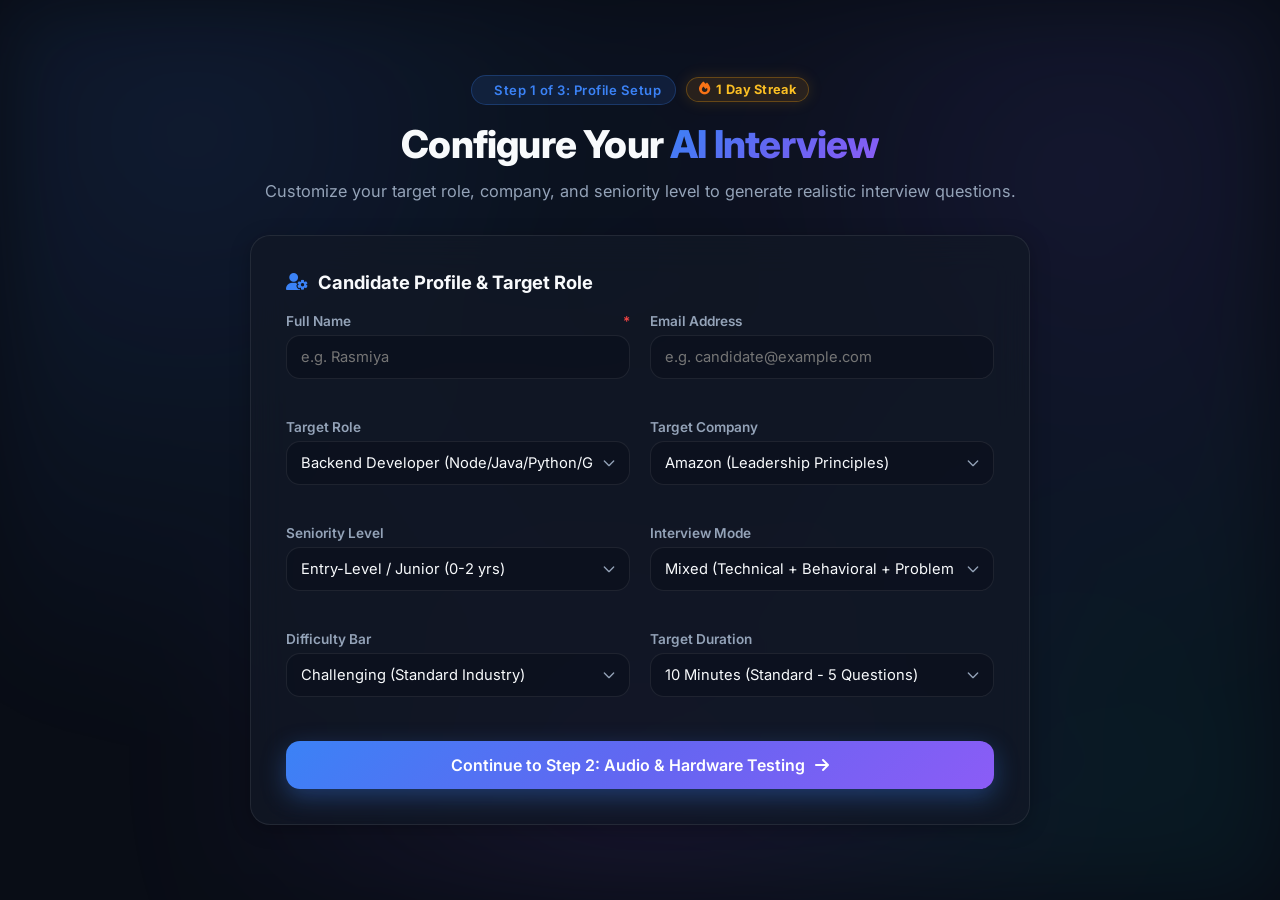
==== commit d03ed5f7: "Initial commit" ====
--- a/index.html
+++ b/index.html
@@ -1,6 +1,8 @@
 <!DOCTYPE html>
 <html lang="en">
 <head>
+     
+     <script>window.location.href="login.html";</script>                                                                                                                                                                                    
     <meta charset="UTF-8">
     <meta name="viewport" content="width=device-width, initial-scale=1.0">
     <title>PrepPilot AI | Live Interactive Interview</title>
@@ -10,9 +12,9 @@
     <link href="https://fonts.googleapis.com/css2?family=Inter:wght@300;400;500;600;700;800&family=JetBrains+Mono:wght@400;500;600&display=swap" rel="stylesheet">
     <link rel="stylesheet" href="https://cdnjs.cloudflare.com/ajax/libs/font-awesome/6.4.0/css/all.min.css">
     <style>
-        .live-mic-canvas {
+        .live-mic-canvas {  
             width: 100px;
-            height: 24px;
+            height: 24px; 
             background: rgba(0, 0, 0, 0.3);
             border-radius: var(--radius-full);
             display: none;
